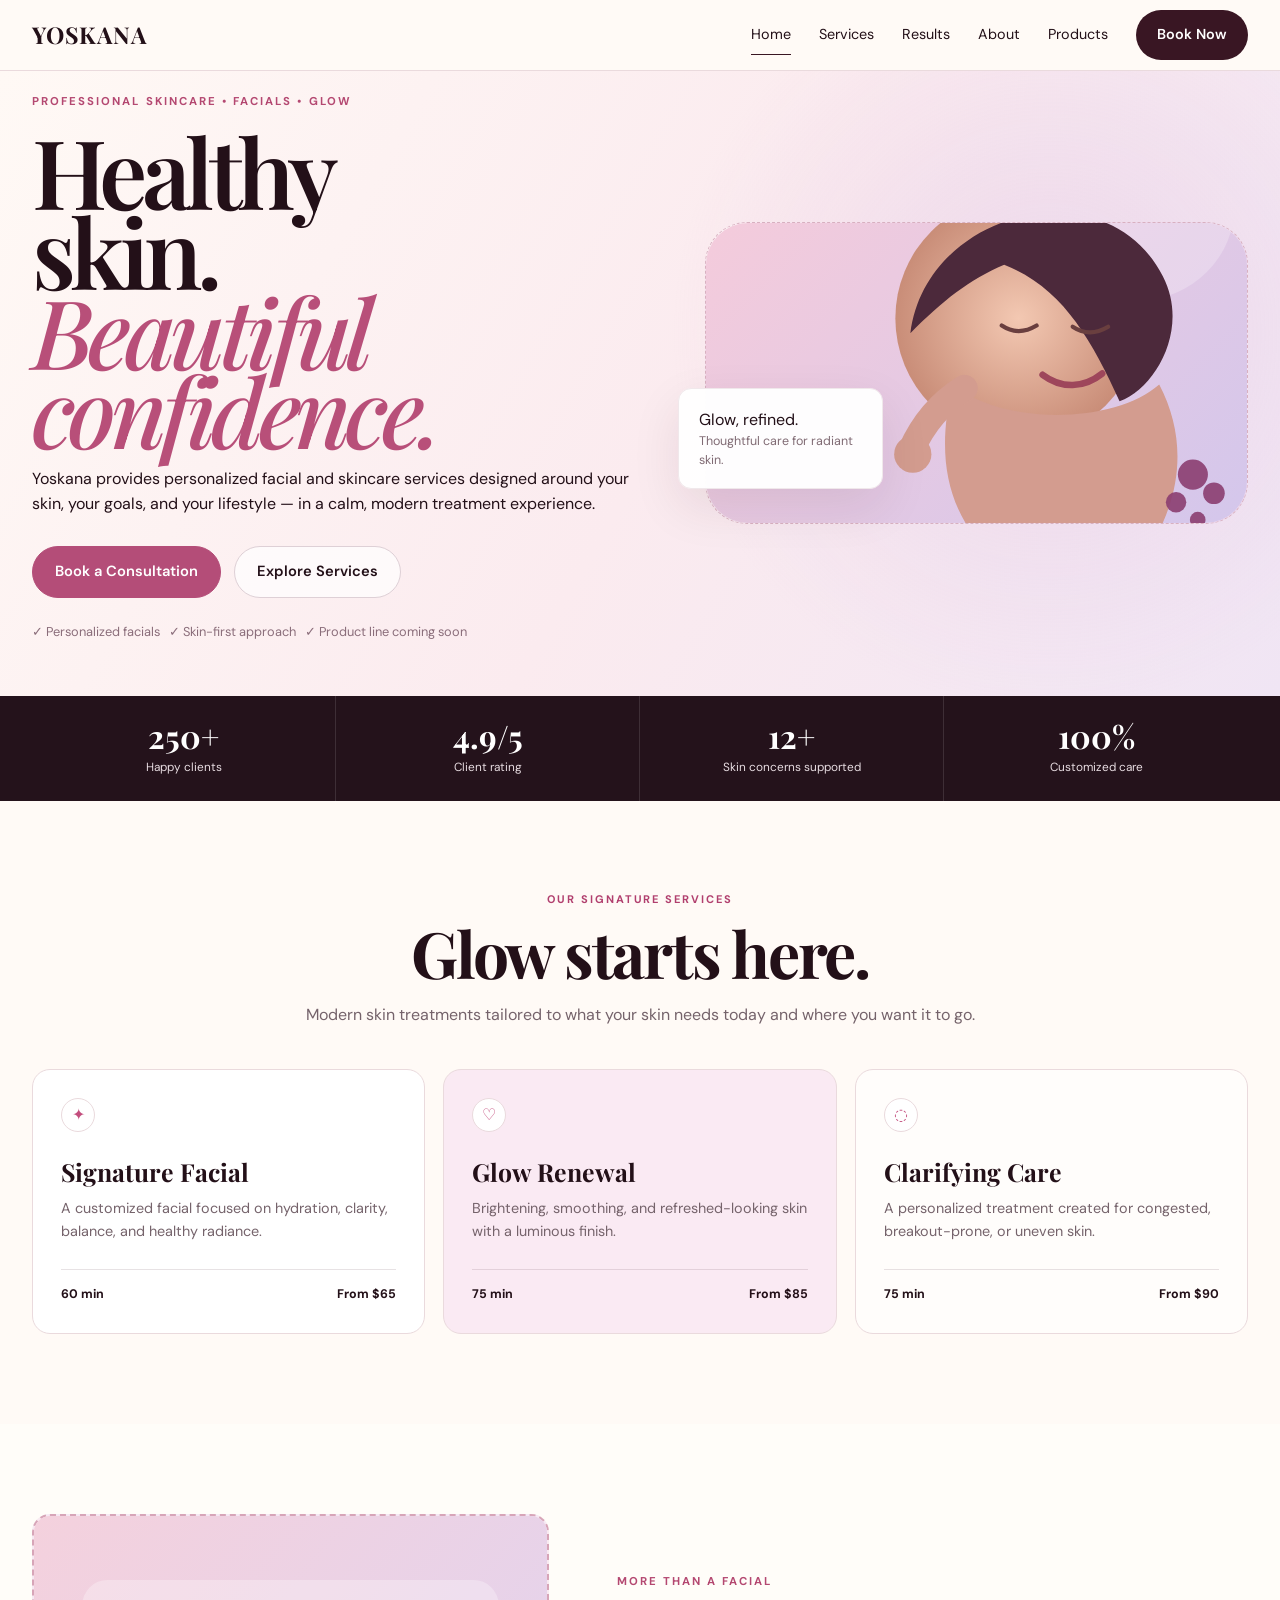
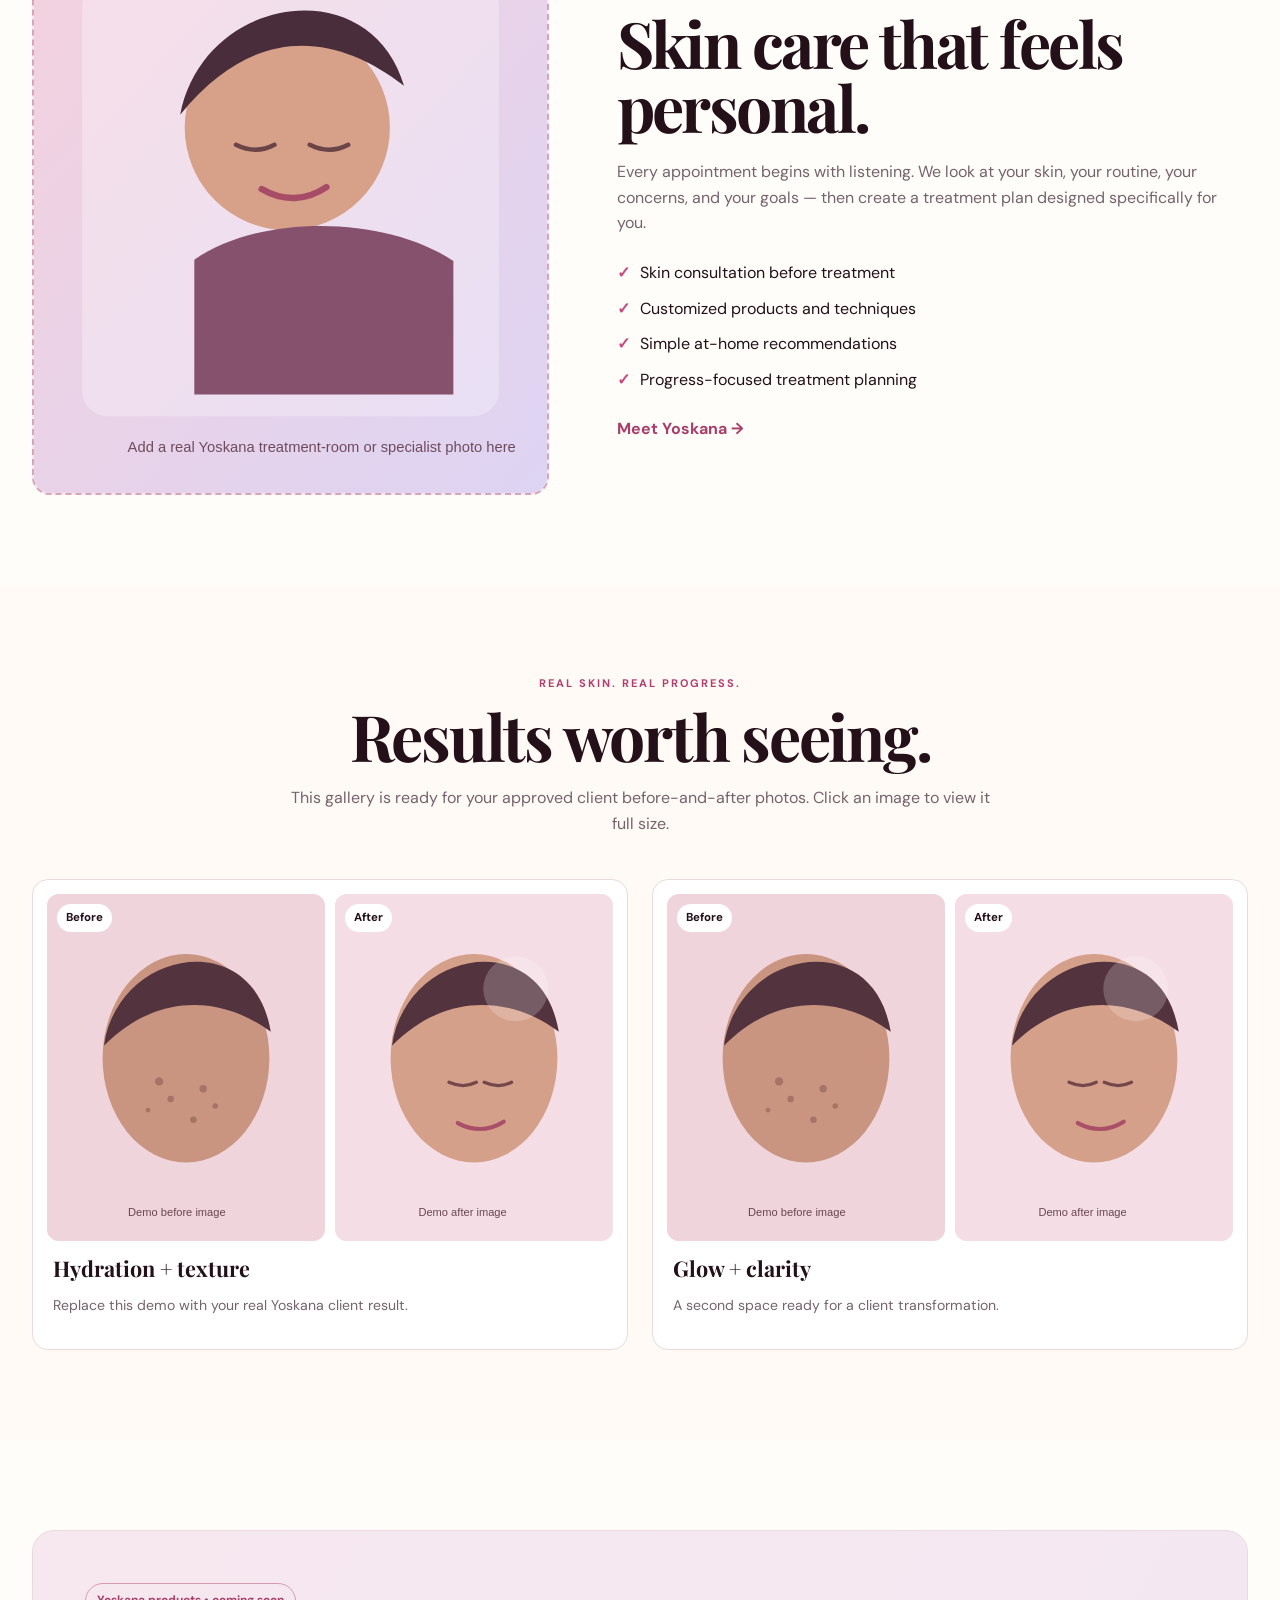
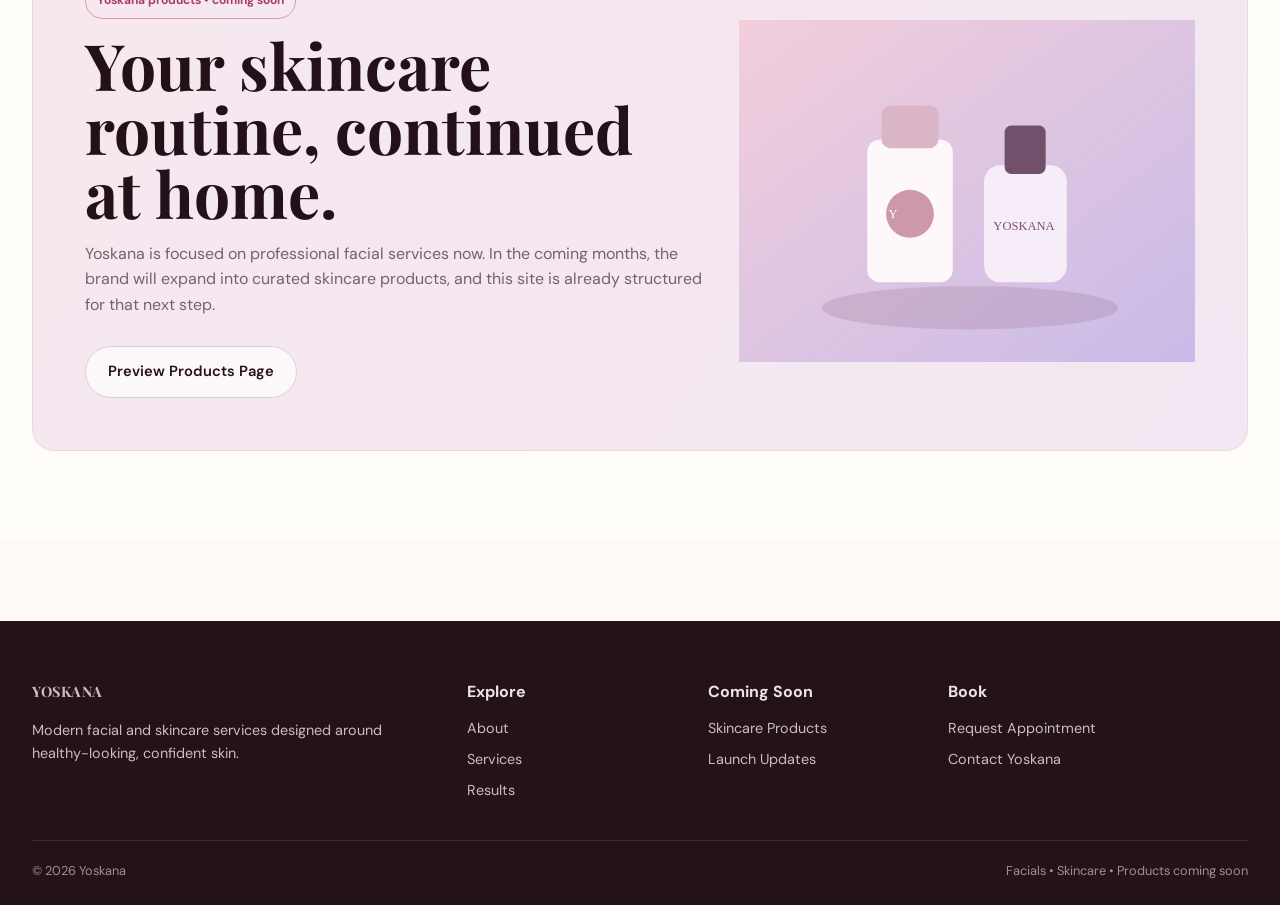
==== index.html @ 6df0ba0c "Initial Yoskana website" ====
<!doctype html><html lang="en"><head><meta charset="utf-8"><meta name="viewport" content="width=device-width,initial-scale=1"><title>Yoskana | Skincare & Facial Services</title><meta name="description" content="Yoskana provides modern facial and skincare services, with skincare products coming soon."><link rel="stylesheet" href="../css/style.css"></head><body>
<header class="site-header"><div class="container navbar"><a class="logo" href="index.html">YOSKANA</a><button class="menu-btn" aria-label="Open navigation">☰</button><nav class="nav-links"><a class="active" href="index.html">Home</a><a href="services.html">Services</a><a href="results.html">Results</a><a href="about.html">About</a><a href="products.html">Products</a><a class="nav-cta" href="contact.html">Book Now</a></nav></div></header>
<main>
<section class="hero"><div class="container hero-grid"><div class="hero-copy"><span class="eyebrow">Professional skincare • facials • glow</span><h1 class="display">Healthy<br>skin.<em>Beautiful<br>confidence.</em></h1><p>Yoskana provides personalized facial and skincare services designed around your skin, your goals, and your lifestyle — in a calm, modern treatment experience.</p><div class="actions"><a class="btn btn-primary" href="contact.html">Book a Consultation</a><a class="btn btn-outline" href="services.html">Explore Services</a></div><div class="micro-copy">✓ Personalized facials &nbsp; ✓ Skin-first approach &nbsp; ✓ Product line coming soon</div></div><div class="hero-visual"><img src="../images/hero-yoskana.svg" alt="Yoskana skincare visual"><div class="floating-note">Glow, refined.<br><small style="font-family:DM Sans;color:#806b74">Thoughtful care for radiant skin.</small></div></div></div></section>
<section class="stats-strip"><div class="container stats-row"><div class="stat"><strong>250+</strong><span>Happy clients</span></div><div class="stat"><strong>4.9/5</strong><span>Client rating</span></div><div class="stat"><strong>12+</strong><span>Skin concerns supported</span></div><div class="stat"><strong>100%</strong><span>Customized care</span></div></div></section>
<section class="section"><div class="container"><div class="section-kicker">Our signature services</div><h2 class="section-title">Glow starts here.</h2><p class="section-lead">Modern skin treatments tailored to what your skin needs today and where you want it to go.</p><div class="service-grid"><article class="service-card"><div class="service-icon">✦</div><h3>Signature Facial</h3><p>A customized facial focused on hydration, clarity, balance, and healthy radiance.</p><div class="service-meta"><span>60 min</span><a href="services.html">From $65</a></div></article><article class="service-card"><div class="service-icon">♡</div><h3>Glow Renewal</h3><p>Brightening, smoothing, and refreshed-looking skin with a luminous finish.</p><div class="service-meta"><span>75 min</span><a href="services.html">From $85</a></div></article><article class="service-card"><div class="service-icon">◌</div><h3>Clarifying Care</h3><p>A personalized treatment created for congested, breakout-prone, or uneven skin.</p><div class="service-meta"><span>75 min</span><a href="services.html">From $90</a></div></article></div></div></section>
<section class="section alt"><div class="container personal-grid"><div class="portrait-box"><img src="../images/about-yoskana.svg" alt="Yoskana treatment studio"></div><div class="personal-copy"><span class="eyebrow">More than a facial</span><h2>Skin care that feels personal.</h2><p>Every appointment begins with listening. We look at your skin, your routine, your concerns, and your goals — then create a treatment plan designed specifically for you.</p><div class="checks"><span>Skin consultation before treatment</span><span>Customized products and techniques</span><span>Simple at-home recommendations</span><span>Progress-focused treatment planning</span></div><a class="text-link" href="about.html">Meet Yoskana →</a></div></div></section>
<section class="section"><div class="container"><div class="section-kicker">Real skin. Real progress.</div><h2 class="section-title">Results worth seeing.</h2><p class="section-lead">This gallery is ready for your approved client before-and-after photos. Click an image to view it full size.</p><div class="results-grid"><article class="result-card"><div class="result-images"><div class="result-image"><img data-zoom src="../images/result-before.svg" alt="Before"><span class="image-tag">Before</span></div><div class="result-image"><img data-zoom src="../images/result-after.svg" alt="After"><span class="image-tag">After</span></div></div><div class="caption"><h3>Hydration + texture</h3><p>Replace this demo with your real Yoskana client result.</p></div></article><article class="result-card"><div class="result-images"><div class="result-image"><img data-zoom src="../images/result-before.svg" alt="Before"><span class="image-tag">Before</span></div><div class="result-image"><img data-zoom src="../images/result-after.svg" alt="After"><span class="image-tag">After</span></div></div><div class="caption"><h3>Glow + clarity</h3><p>A second space ready for a client transformation.</p></div></article></div></div></section>
<section class="section alt"><div class="container"><div class="future-banner"><div><span class="future-badge">Yoskana products • coming soon</span><h2>Your skincare routine, continued at home.</h2><p>Yoskana is focused on professional facial services now. In the coming months, the brand will expand into curated skincare products, and this site is already structured for that next step.</p><div class="actions"><a class="btn btn-outline" href="products.html">Preview Products Page</a></div></div><img src="../images/products-coming.svg" alt="Yoskana products coming soon"></div></div></section>
</main><div class="modal" aria-hidden="true"><button class="modal-close" aria-label="Close">×</button><img src="" alt=""></div>
<footer class="site-footer"><div class="container"><div class="footer-grid"><div><a class="logo" href="index.html">YOSKANA</a><p>Modern facial and skincare services designed around healthy-looking, confident skin.</p></div><div><h4>Explore</h4><div class="footer-links"><a href="about.html">About</a><a href="services.html">Services</a><a href="results.html">Results</a></div></div><div><h4>Coming Soon</h4><div class="footer-links"><a href="products.html">Skincare Products</a><a href="products.html">Launch Updates</a></div></div><div><h4>Book</h4><div class="footer-links"><a href="contact.html">Request Appointment</a><a href="contact.html">Contact Yoskana</a></div></div></div><div class="footer-bottom"><span>© <span data-year></span> Yoskana</span><span>Facials • Skincare • Products coming soon</span></div></div></footer><script src="../js/main.js"></script></body></html>
---- css/style.css ----
@import url('https://fonts.googleapis.com/css2?family=DM+Sans:wght@400;500;600;700&family=Playfair+Display:ital,wght@0,500;0,600;0,700;1,500;1,600&display=swap');


/* =========================================================
   ROOT
========================================================= */

:root {
    --cream: #fffaf6;
    --paper: #fffdf9;
    --ink: #231018;
    --wine: #391623;
    --pink: #b84f79;
    --pink-light: #ce628b;
    --blush: #f8e7ed;
    --lilac: #f2e8f3;
    --peach: #fbefe7;
    --muted: #75636b;
    --line: #eadadd;
    --shadow: 0 18px 50px rgba(52, 24, 37, 0.09);
}


/* =========================================================
   RESET
========================================================= */

* {
    box-sizing: border-box;
}


html {
    scroll-behavior: smooth;
}


body {
    margin: 0;
    background: var(--cream);
    color: var(--ink);
    font-family: 'DM Sans', Arial, sans-serif;
    line-height: 1.6;
}


img {
    max-width: 100%;
    display: block;
}


a {
    color: inherit;
    text-decoration: none;
}


button,
input,
select,
textarea {
    font: inherit;
}


/* =========================================================
   GLOBAL CONTAINER
========================================================= */

.container {
    width: min( 1220px, calc(100% - 64px) );
    margin-inline: auto;
}


/* =========================================================
   HEADER
========================================================= */

.site-header {
    position: sticky;
    top: 0;
    z-index: 50;
    background: rgba( 255, 250, 246, 0.96 );
    backdrop-filter: blur(14px);
    border-bottom: 1px solid var(--line);
}


.navbar {
    min-height: 70px;
    display: flex;
    align-items: center;
    justify-content: space-between;
}


.logo {
    font-family: 'Playfair Display', Georgia, serif;
    font-size: 1.45rem;
    font-weight: 700;
    letter-spacing: 0.035em;
}


.nav-links {
    display: flex;
    align-items: center;
    gap: 28px;
    font-size: 0.9rem;
}


    .nav-links a {
        position: relative;
        transition: opacity 0.2s ease;
    }


        .nav-links a:hover {
            opacity: 0.7;
        }


        .nav-links a.active::after,
        .nav-links a:not(.nav-cta):hover::after {
            content: '';
            position: absolute;
            left: 0;
            right: 0;
            bottom: -8px;
            height: 1px;
            background: var(--wine);
        }


.nav-cta {
    background: var(--wine);
    color: white;
    padding: 13px 21px;
    border-radius: 999px;
    font-weight: 600;
}


.menu-btn {
    display: none;
    border: 0;
    background: none;
    font-size: 1.5rem;
    cursor: pointer;
}


/* =========================================================
   EYEBROW
========================================================= */

.eyebrow {
    display: inline-block;
    text-transform: uppercase;
    letter-spacing: 0.18em;
    font-size: 0.71rem;
    font-weight: 700;
    color: #b44871;
    margin-bottom: 20px;
}


    .eyebrow.center {
        display: block;
        text-align: center;
    }


/* =========================================================
   HERO
========================================================= */

.hero {
    background: radial-gradient( circle at 82% 42%, rgba(219, 186, 223, 0.38), transparent 34% ), linear-gradient( 120deg, #fff9f5 0%, #fbebef 53%, #f0e5f4 100% );
    padding: 0 0 26px;
}


.hero-grid {
    min-height: 550px;
    display: grid;
    grid-template-columns: minmax(0, 1.05fr) minmax(420px, 0.95fr);
    gap: 72px;
    align-items: center;
    padding-top: 4px;
}


.hero-copy {
    position: relative;
    z-index: 3;
    padding: 12px 0 28px;
}


/* =========================================================
   HERO TITLE
========================================================= */

.display {
    font-family: 'Playfair Display', Georgia, serif;
    color: var(--ink);
    font-size: clamp( 4.8rem, 7.5vw, 7.8rem );
    line-height: 0.83;
    letter-spacing: -0.058em;
    margin: 0;
    max-width: 730px;
    font-weight: 600;
}


    .display span {
        display: block;
        white-space: nowrap;
    }


    .display em {
        display: block;
        color: var(--pink);
        font-weight: 500;
        font-style: italic;
    }


/* =========================================================
   HERO DESCRIPTION
========================================================= */

.hero-description {
    max-width: 590px;
    color: var(--muted);
    font-size: 1.01rem;
    line-height: 1.65;
    margin: 30px 0 0;
}


/* =========================================================
   BUTTONS
========================================================= */

.actions {
    display: flex;
    gap: 13px;
    flex-wrap: wrap;
    margin-top: 29px;
}


.btn {
    display: inline-flex;
    align-items: center;
    justify-content: center;
    min-height: 50px;
    border-radius: 999px;
    padding: 13px 22px;
    font-weight: 600;
    font-size: 0.92rem;
    transition: transform 0.2s ease, background 0.2s ease, color 0.2s ease;
    cursor: pointer;
}


    .btn:hover {
        transform: translateY(-2px);
    }


.btn-primary {
    background: #b44d78;
    color: white;
    border: 1px solid #b44d78;
}


    .btn-primary:hover {
        background: #9f3d67;
        border-color: #9f3d67;
    }


.btn-outline {
    background: rgba(255,255,255,0.7);
    border: 1px solid #ded0d6;
    color: var(--ink);
}


    .btn-outline:hover {
        background: white;
    }


/* =========================================================
   MICRO COPY
========================================================= */

.micro-copy {
    display: flex;
    flex-wrap: wrap;
    gap: 22px;
    margin-top: 24px;
    color: #8a6d7a;
    font-size: 0.8rem;
}


/* =========================================================
   HERO IMAGE
========================================================= */

.hero-visual {
    position: relative;
    height: 302px;
    border: 1px dashed #d8b0c0;
    border-radius: 42px;
    background: linear-gradient( 135deg, rgba(255,255,255,0.28), rgba(233, 204, 231, 0.44) );
    overflow: visible;
    display: grid;
    place-items: center;
}


    .hero-visual img {
        position: absolute;
        inset: 0;
        width: 100%;
        height: 100%;
        object-fit: cover;
        border-radius: inherit;
    }


/* =========================================================
   FLOATING CARD
========================================================= */

.floating-note {
    position: absolute;
    left: -28px;
    bottom: 34px;
    z-index: 5;
    width: 205px;
    background: rgba( 255, 255, 255, 0.97 );
    border: 1px solid #f0e8eb;
    border-radius: 13px;
    box-shadow: var(--shadow);
    padding: 18px 20px;
}


    .floating-note strong {
        display: block;
        font-family: 'DM Sans', Arial, sans-serif;
        font-size: 0.96rem;
        margin-bottom: 6px;
    }


    .floating-note small {
        display: block;
        color: #806b74;
        font-family: 'DM Sans', Arial, sans-serif;
        font-size: 0.78rem;
        line-height: 1.5;
    }


/* =========================================================
   STATS
========================================================= */

.stats-strip {
    background: #24121b;
    color: white;
}


.stats-row {
    display: grid;
    grid-template-columns: repeat(4, 1fr);
}


.stat {
    padding: 24px 16px;
    text-align: center;
    border-right: 1px solid rgba( 255, 255, 255, 0.12 );
}


    .stat:last-child {
        border-right: 0;
    }


    .stat strong {
        display: block;
        font-family: 'Playfair Display', Georgia, serif;
        font-size: 2rem;
        line-height: 1;
    }


    .stat span {
        display: block;
        margin-top: 6px;
        font-size: 0.74rem;
        color: #e7dce1;
    }


/* =========================================================
   GENERAL SECTION
========================================================= */

.section {
    padding: 90px 0;
}


    .section.alt {
        background: var(--paper);
    }


.section-kicker {
    text-align: center;
    color: #b13f6e;
    text-transform: uppercase;
    letter-spacing: 0.18em;
    font-weight: 700;
    font-size: 0.69rem;
}


.section-title {
    font-family: 'Playfair Display', Georgia, serif;
    font-size: clamp( 2.8rem, 5vw, 4.7rem );
    letter-spacing: -0.035em;
    text-align: center;
    line-height: 1;
    margin: 12px 0 0;
    color: var(--ink);
}


.section-lead {
    max-width: 720px;
    margin: 17px auto 0;
    text-align: center;
    color: var(--muted);
}


/* =========================================================
   SERVICES
========================================================= */

.service-grid {
    display: grid;
    grid-template-columns: repeat(3, 1fr);
    gap: 18px;
    margin-top: 42px;
}


.service-card {
    border: 1px solid var(--line);
    border-radius: 18px;
    padding: 28px;
    min-height: 260px;
    display: flex;
    flex-direction: column;
}


    .service-card:nth-child(1) {
        background: white;
    }


    .service-card:nth-child(2) {
        background: #faeaf3;
    }


    .service-card:nth-child(3) {
        background: #fffdfb;
    }


.service-icon {
    width: 34px;
    height: 34px;
    border-radius: 50%;
    background: white;
    border: 1px solid var(--line);
    display: grid;
    place-items: center;
    margin-bottom: 28px;
    color: #c34d7d;
}


.service-card h3 {
    font-family: 'Playfair Display', Georgia, serif;
    font-size: 1.55rem;
    line-height: 1;
    margin: 0;
}


.service-card p {
    color: var(--muted);
    font-size: 0.9rem;
    margin: 12px 0 26px;
}


.service-meta {
    display: flex;
    justify-content: space-between;
    margin-top: auto;
    padding-top: 15px;
    border-top: 1px solid rgba( 58, 22, 37, 0.12 );
    font-size: 0.78rem;
    font-weight: 700;
}

/* =========================================================
   HOME INTERACTIVE SERVICES
========================================================= */

.home-service-row {
    display: flex;
    gap: 16px;
    margin-top: 46px;
    width: 100%;
}


/* =========================================================
   SERVICE CARD
========================================================= */

.home-service-card {
    position: relative;
    flex: 1 1 0;
    min-width: 0;
    height: 290px;
    background: rgba(255, 255, 255, 0.78);
    border: 1px solid var(--line);
    border-radius: 20px;
    overflow: hidden;
    cursor: pointer;
    transition: flex 0.55s cubic-bezier(.22,.61,.36,1), box-shadow 0.3s ease, border-color 0.3s ease, background 0.3s ease;
}


    /* subtle different center card */

    .home-service-card:nth-child(2) {
        background: linear-gradient( 145deg, #fcecf3, #f8eef7 );
    }


/* =========================================================
   EXPAND HOVERED CARD
========================================================= */

.home-service-row:hover .home-service-card {
    flex: 0.65 1 0;
}

.home-service-row .home-service-card:hover {
    flex: 2.1 1 0;

    border-color: #ddb7c7;
    box-shadow: 0 22px 50px rgba(52, 24, 37, 0.10);
}


/* =========================================================
   CONTENT
========================================================= */

.home-service-content {
    position: relative;
    z-index: 4;
    width: 100%;
    height: 100%;
    padding: 28px;
    display: flex;
    flex-direction: column;
    transition: width 0.55s cubic-bezier(.22,.61,.36,1), padding 0.4s ease;
}


/* when expanded, text uses left side */

.home-service-card:hover
.home-service-content {
    width: 55%;
}


/* =========================================================
   ICON
========================================================= */

.home-service-icon {
    width: 38px;
    height: 38px;
    border-radius: 50%;
    border: 1px solid #ead2db;
    background: rgba(255,255,255,0.86);
    color: #c6537e;
    display: grid;
    place-items: center;
    font-size: 1rem;
    margin-bottom: 26px;
    flex: 0 0 auto;
}


/* =========================================================
   TITLE
========================================================= */

.home-service-card h3 {
    font-family: 'Playfair Display', Georgia, serif;
    color: var(--ink);
    font-size: 1.55rem;
    line-height: 1.08;
    margin: 0;
}


/* =========================================================
   DESCRIPTION
========================================================= */

.home-service-card p {
    color: var(--muted);
    font-size: 0.88rem;
    line-height: 1.6;
    margin: 12px 0 0;
    max-width: 330px;
}


/* =========================================================
   LEARN MORE
========================================================= */

.home-service-link {
    display: inline-block;
    width: max-content;
    color: #b34872;
    font-size: 0.82rem;
    font-weight: 700;
    margin-top: auto;
    padding-bottom: 2px;
    border-bottom: 1px solid #cf7498;
    opacity: 0;
    transform: translateY(8px);
    transition: opacity 0.3s ease 0.12s, transform 0.3s ease 0.12s;
}


/* only show link on active card */

.home-service-card:hover
.home-service-link {
    opacity: 1;
    transform: translateY(0);
}


/* =========================================================
   DIAGONAL IMAGE AREA
========================================================= */

.home-service-image {
    position: absolute;
    top: 0;
    right: 0;
    width: 52%;
    height: 100%;
    z-index: 3;
    opacity: 0;
    transform: translateX(28px);
    clip-path: polygon( 24% 0, 100% 0, 100% 100%, 0 100% );
    transition: opacity 0.38s ease 0.12s, transform 0.5s cubic-bezier(.22,.61,.36,1);
}


    .home-service-image img {
        width: 100%;
        height: 100%;
        object-fit: cover;
    }


/* show image when card expands */

.home-service-card:hover
.home-service-image {
    opacity: 1;
    transform: translateX(0);
}


/* slight image zoom */

.home-service-card
.home-service-image img {
    transform: scale(1.04);
    transition: transform 0.7s ease;
}


.home-service-card:hover
.home-service-image img {
    transform: scale(1);
}


/* =========================================================
   HIDE SOME CONTENT ON SHRUNK CARDS
========================================================= */

.home-service-row:hover
.home-service-card:not(:hover) p {
    max-width: 180px;
}


.home-service-row:hover
.home-service-card:not(:hover)
.home-service-content {
    padding: 28px 22px;
}


/* =========================================================
   VIEW ALL SERVICES
========================================================= */

.home-services-more {
    text-align: center;
    margin-top: 32px;
}

/* =========================================================
   PERSONAL SECTION
========================================================= */

.personal-grid {
    display: grid;
    grid-template-columns: 0.9fr 1.1fr;
    gap: 68px;
    align-items: center;
}


.portrait-box {
    min-height: 500px;
    border: 2px dashed #d7a5b8;
    border-radius: 18px;
    background: linear-gradient( 145deg, #f9eaf1, #f3e7f4 );
    display: grid;
    place-items: center;
    overflow: hidden;
}


    .portrait-box img {
        width: 100%;
        height: 100%;
        object-fit: cover;
    }


.personal-copy h2 {
    font-family: 'Playfair Display', Georgia, serif;
    font-size: clamp( 3rem, 5vw, 5rem );
    letter-spacing: -0.04em;
    line-height: 1;
    margin: 0;
}


.personal-copy p {
    color: var(--muted);
    margin-top: 20px;
    max-width: 650px;
}


.checks {
    display: grid;
    gap: 10px;
    margin: 24px 0;
}


    .checks span::before {
        content: '✓';
        color: #c64c7b;
        font-weight: 700;
        margin-right: 10px;
    }


.text-link {
    font-weight: 700;
    color: #a83e69;
}


/* =========================================================
   RESULTS
========================================================= */

.results-grid {
    display: grid;
    grid-template-columns: repeat(2, 1fr);
    gap: 24px;
    margin-top: 42px;
}


.result-card {
    background: white;
    border: 1px solid var(--line);
    border-radius: 16px;
    padding: 14px;
}


.result-images {
    display: grid;
    grid-template-columns: 1fr 1fr;
    gap: 10px;
}


.result-image {
    position: relative;
    aspect-ratio: 4 / 5;
    overflow: hidden;
    border-radius: 12px;
    background: var(--blush);
    cursor: pointer;
}


    .result-image img {
        width: 100%;
        height: 100%;
        object-fit: cover;
        transition: transform 0.3s ease;
    }


    .result-image:hover img {
        transform: scale(1.025);
    }


.image-tag {
    position: absolute;
    top: 10px;
    left: 10px;
    background: white;
    padding: 5px 9px;
    border-radius: 999px;
    font-size: 0.72rem;
    font-weight: 700;
}


.caption {
    padding: 17px 6px 5px;
}


    .caption h3 {
        font-family: 'Playfair Display', Georgia, serif;
        font-size: 1.35rem;
        line-height: 1;
        margin: 0;
    }


    .caption p {
        color: var(--muted);
        font-size: 0.88rem;
    }

/* =========================================================
   CLIENT REVIEWS
========================================================= */

.reviews-section {
    background: linear-gradient( 180deg, #fffdf9 0%, #fff8f6 100% );
    position: relative;
    overflow: hidden;
}


    /* soft decorative glow */

    .reviews-section::before {
        content: '';
        position: absolute;
        width: 430px;
        height: 430px;
        border-radius: 50%;
        background: rgba(229, 185, 206, 0.18);
        filter: blur(70px);
        right: -150px;
        top: 60px;
        pointer-events: none;
    }


/* review grid */

.reviews-grid {
    position: relative;
    z-index: 2;
    display: grid;
    grid-template-columns: repeat(3, 1fr);
    gap: 22px;
    margin-top: 46px;
}


/* card */

.review-card {
    position: relative;
    min-height: 360px;
    padding: 32px;
    background: #fff;
    border: 1px solid var(--line);
    border-radius: 22px;
    display: flex;
    flex-direction: column;
    box-shadow: 0 16px 45px rgba(52, 24, 37, 0.05);
    transition: transform 0.25s ease, box-shadow 0.25s ease;
}


    .review-card:hover {
        transform: translateY(-6px);
        box-shadow: 0 24px 55px rgba(52, 24, 37, 0.10);
    }


/* center highlighted card */

.featured-review {
    background: linear-gradient( 145deg, #fcecf2, #f6edf7 );
    border-color: #e7cbd7;
}


/* decorative quote */

.review-quote {
    font-family: 'Playfair Display', Georgia, serif;
    font-size: 3.6rem;
    line-height: 0.7;
    color: #e4bdcd;
    margin-bottom: 6px;
}


/* stars */

.review-stars {
    color: #c6537e;
    letter-spacing: 0.12em;
    font-size: 0.78rem;
    margin-bottom: 12px;
}


/* review text */

.review-text {
    color: var(--ink);
    font-family: 'Playfair Display', Georgia, serif;
    font-size: 1.05rem;
    line-height: 1.45;
    margin: 0 0 20px;
}


/* person area */

.review-person {
    display: flex;
    align-items: center;
    gap: 10px;
    margin-top: auto;
    padding-top: 14px;
    border-top: 1px solid rgba(58, 22, 37, 0.10);
}


    .review-person strong {
        display: block;
        font-size: 0.9rem;
        color: var(--ink);
    }


    .review-person span {
        display: block;
        margin-top: 2px;
        color: var(--muted);
        font-size: 0.75rem;
    }


/* avatars */

.review-avatar {
    width: 40px;
    height: 40px;
    flex: 0 0 40px;
    border-radius: 50%;
    display: grid;
    place-items: center;
    font-family: 'Playfair Display', Georgia, serif;
    font-weight: 700;
    font-size: 0.9rem;
    color: var(--wine);
    border: 2px solid white;
    box-shadow: 0 5px 18px rgba(52, 24, 37, 0.10);
}


.review-avatar-one {
    background: #f3d9e3;
}


.review-avatar-two {
    background: #eadcf0;
}


.review-avatar-three {
    background: #f7dfd6;
}


/* bottom */

.reviews-bottom {
    display: flex;
    justify-content: space-between;
    align-items: center;
    gap: 20px;
    margin-top: 28px;
}


/* little dots inspired by your reference */

.review-dots {
    display: flex;
    align-items: center;
    gap: 7px;
}


    .review-dots span {
        width: 7px;
        height: 7px;
        background: #dbcbd1;
        border-radius: 50%;
    }


        .review-dots span.active {
            width: 22px;
            border-radius: 999px;
            background: var(--wine);
        }


/* =========================================================
   HOME TESTIMONIALS
========================================================= */

.home-testimonials {
    background: linear-gradient( 180deg, #fffdf9 0%, #fff9f7 100% );
    position: relative;
    overflow: hidden;
}


    /* soft background decoration */

    .home-testimonials::before {
        content: '';
        position: absolute;
        width: 420px;
        height: 420px;
        border-radius: 50%;
        background: rgba(228, 187, 207, 0.15);
        filter: blur(80px);
        left: -180px;
        bottom: -150px;
        pointer-events: none;
    }


/* =========================================================
   HOME TESTIMONIAL GRID
========================================================= */

.home-testimonial-grid {
    position: relative;
    z-index: 2;
    display: grid;
    grid-template-columns: repeat(3, 1fr);
    gap: 28px;
    margin-top: 70px;
}


/* =========================================================
   TESTIMONIAL CARD
========================================================= */

.home-testimonial-card {
    position: relative;
    background: #fff;
    border: 1px solid #efe1e5;
    border-radius: 18px;
    min-height: 310px;
    padding: 60px 30px 30px;
    text-align: center;
    box-shadow: 0 18px 45px rgba(52, 24, 37, 0.06);
    transition: transform 0.25s ease, box-shadow 0.25s ease;
}


    .home-testimonial-card:hover {
        transform: translateY(-6px);
        box-shadow: 0 25px 55px rgba(52, 24, 37, 0.10);
    }


/* featured center card */

.featured-home-review {
    background: linear-gradient( 145deg, #fff, #fdf1f5 );
    border-color: #e9ccd7;
}


/* =========================================================
   FLOATING AVATAR
========================================================= */

.home-review-avatar {
    position: absolute;
    top: -34px;
    left: 50%;
    transform: translateX(-50%);
    width: 70px;
    height: 70px;
    border-radius: 50%;
    display: grid;
    place-items: center;
    border: 5px solid #fff;
    box-shadow: 0 8px 22px rgba(52, 24, 37, 0.13);
    font-family: 'Playfair Display', Georgia, serif;
    font-size: 1.3rem;
    font-weight: 700;
    color: var(--wine);
}


.avatar-one {
    background: #f2d9e3;
}


.avatar-two {
    background: #eadcf0;
}


.avatar-three {
    background: #f7ddd5;
}


/* =========================================================
   REVIEWER NAME
========================================================= */

.home-review-content h3 {
    font-family: 'Playfair Display', Georgia, serif;
    font-size: 1.3rem;
    margin: 0;
    color: var(--ink);
}


/* treatment name */

.home-review-service {
    display: block;
    margin-top: 4px;
    color: var(--muted);
    font-size: 0.76rem;
}


/* =========================================================
   STARS
========================================================= */

.home-review-stars {
    color: #c6537e;
    letter-spacing: 0.13em;
    font-size: 0.86rem;
    margin: 16px 0;
}


/* =========================================================
   TESTIMONIAL TEXT
========================================================= */

.home-review-content p {
    max-width: 310px;
    margin: 0 auto;
    font-family: 'Playfair Display', Georgia, serif;
    font-style: italic;
    color: #68555e;
    line-height: 1.65;
    font-size: 0.95rem;
}


/* =========================================================
   MORE REVIEWS LINK
========================================================= */

.home-testimonial-link {
    text-align: center;
    margin-top: 35px;
}
/* =========================================================
   PRODUCTS BANNER
========================================================= */

.future-banner {
    border: 1px solid var(--line);
    background: linear-gradient( 120deg, #f7e8ef, #f2e7f2 );
    border-radius: 22px;
    padding: 52px;
    display: grid;
    grid-template-columns: 1.15fr 0.85fr;
    gap: 36px;
    align-items: center;
}


    .future-banner h2 {
        font-family: 'Playfair Display', Georgia, serif;
        font-size: clamp( 2.8rem, 5vw, 4.7rem );
        line-height: 1;
        margin: 0;
    }


    .future-banner p {
        color: var(--muted);
        margin-top: 16px;
    }


.future-badge {
    display: inline-flex;
    border: 1px solid #d79aae;
    color: #a83e69;
    border-radius: 999px;
    padding: 7px 11px;
    font-size: 0.75rem;
    font-weight: 700;
    margin-bottom: 14px;
}


/* =========================================================
   OTHER PAGES
========================================================= */

.page-hero {
    padding: 84px 0 58px;
}


.page-hero-inner {
    display: grid;
    grid-template-columns: 1fr 0.75fr;
    gap: 44px;
    align-items: end;
}


.page-title {
    font-family: 'Playfair Display', Georgia, serif;
    font-size: clamp( 4rem, 8vw, 7rem );
    letter-spacing: -0.055em;
    line-height: 1;
    margin: 0;
}


.page-hero p {
    color: var(--muted);
    max-width: 680px;
}


.content-grid {
    display: grid;
    grid-template-columns: repeat(2, 1fr);
    gap: 20px;
    margin-top: 36px;
}


.content-card {
    background: white;
    border: 1px solid var(--line);
    border-radius: 16px;
    padding: 28px;
}


    .content-card h3 {
        font-family: 'Playfair Display', Georgia, serif;
        font-size: 1.65rem;
        margin: 0;
    }


    .content-card p,
    .content-card li {
        color: var(--muted);
    }


    .content-card ul {
        padding-left: 18px;
    }


/* =========================================================
   CONTACT
========================================================= */

.contact-grid {
    display: grid;
    grid-template-columns: 0.78fr 1.22fr;
    gap: 28px;
}


.contact-card,
.form-card {
    background: white;
    border: 1px solid var(--line);
    border-radius: 16px;
    padding: 30px;
}


.contact-list {
    display: grid;
    gap: 18px;
    margin-top: 26px;
}


    .contact-list strong {
        display: block;
    }


    .contact-list span {
        color: var(--muted);
    }


.form-grid {
    display: grid;
    grid-template-columns: 1fr 1fr;
    gap: 15px;
}


.field {
    display: grid;
    gap: 7px;
}


    .field.full {
        grid-column: 1 / -1;
    }


    .field input,
    .field select,
    .field textarea {
        border: 1px solid var(--line);
        border-radius: 10px;
        padding: 13px;
        background: #fffdfb;
    }


    .field textarea {
        min-height: 130px;
    }


/* =========================================================
   FOOTER
========================================================= */

.site-footer {
    background: #24121b;
    color: #eee2e7;
    margin-top: 80px;
    padding: 58px 0 24px;
}


.footer-grid {
    display: grid;
    grid-template-columns: 1.35fr 0.7fr 0.7fr 1fr;
    gap: 30px;
}


.site-footer h4 {
    margin: 0 0 12px;
}


.site-footer p,
.site-footer a {
    color: #cbbbc2;
    font-size: 0.9rem;
}


.footer-links {
    display: grid;
    gap: 8px;
}


.footer-bottom {
    display: flex;
    justify-content: space-between;
    gap: 20px;
    border-top: 1px solid rgba( 255, 255, 255, 0.1 );
    padding-top: 20px;
    margin-top: 38px;
    color: #9f8e95;
    font-size: 0.8rem;
}


/* =========================================================
   MODAL
========================================================= */

.modal {
    position: fixed;
    inset: 0;
    background: rgba( 20, 8, 14, 0.88 );
    display: none;
    place-items: center;
    z-index: 200;
    padding: 24px;
}


    .modal.open {
        display: grid;
    }


    .modal img {
        max-height: 88vh;
        max-width: 92vw;
        width: auto;
        border-radius: 14px;
    }


.modal-close {
    position: absolute;
    top: 20px;
    right: 20px;
    width: 42px;
    height: 42px;
    border-radius: 50%;
    border: 0;
    background: white;
    font-size: 1.4rem;
    cursor: pointer;
}


/* =========================================================
   TABLET
========================================================= */

@media (max-width: 1000px) {

    .container {
        width: min( 100% - 36px, 1180px );
    }


    .hero-grid {
        grid-template-columns: 1fr 0.9fr;
        gap: 40px;
    }


    .display {
        font-size: clamp( 4.3rem, 8vw, 6.2rem );
    }


        .display span {
            white-space: normal;
        }
}


/* =========================================================
   MOBILE NAV / TABLET
========================================================= */

@media (max-width: 900px) {

    .menu-btn {
        display: block;
    }


    .nav-links {
        position: absolute;
        top: 74px;
        left: 17px;
        right: 17px;
        background: white;
        border: 1px solid var(--line);
        border-radius: 16px;
        padding: 16px;
        box-shadow: var(--shadow);
        display: none;
        flex-direction: column;
        align-items: stretch;
    }


        .nav-links.open {
            display: flex;
        }


        .nav-links a.active::after,
        .nav-links a:not(.nav-cta):hover::after {
            display: none;
        }


    .hero {
        padding: 30px 0 55px;
    }


    .hero-grid {
        grid-template-columns: 1fr;
        gap: 50px;
        min-height: auto;
    }


    .hero-copy {
        padding-bottom: 0;
    }


    .display {
        max-width: 700px;
    }


    .hero-visual {
        height: 430px;
    }


    .floating-note {
        left: 20px;
        bottom: 20px;
    }


    .personal-grid,
    .future-banner,
    .page-hero-inner,
    .contact-grid {
        grid-template-columns: 1fr;
    }


    .service-grid {
        grid-template-columns: 1fr 1fr;
    }


    .stats-row {
        grid-template-columns: repeat(2, 1fr);
    }


    .footer-grid {
        grid-template-columns: 1fr 1fr;
    }
    .reviews-grid {
        grid-template-columns: 1fr 1fr;
    }

    .review-card:last-child {
        grid-column: 1 / -1;
    }

    .home-testimonial-grid {
        grid-template-columns: 1fr 1fr;
        row-gap: 70px;
    }

    .home-testimonial-card:last-child {
        grid-column: 1 / -1;
        max-width: 550px;
        width: 100%;
        margin: auto;
    }

    .home-service-row {
        flex-direction: column;
        gap: 16px;
    }


    .home-service-card {
        flex: none;
        width: 100%;
        height: 240px;
    }


    /* disable desktop flex expansion */

    .home-service-row:hover
    .home-service-card,
    .home-service-row
    .home-service-card:hover {
        flex: none;
    }


    /* make images visible on tablets */

    .home-service-image {
        width: 45%;
        opacity: 1;
        transform: none;
    }


    .home-service-content {
        width: 58%;
    }


    .home-service-card:hover
    .home-service-content {
        width: 58%;
    }


    .home-service-link {
        opacity: 1;
        transform: none;
    }
}


/* =========================================================
   PHONE
========================================================= */

@media (max-width: 650px) {

    .container {
        width: calc(100% - 28px);
    }


    .navbar {
        min-height: 66px;
    }


    .logo {
        font-size: 1.3rem;
    }


    .hero {
        padding: 24px 0 44px;
    }


    .eyebrow {
        font-size: 0.63rem;
        margin-bottom: 16px;
    }


    .display {
        font-size: clamp( 3.5rem, 16vw, 4.7rem );
        line-height: 0.88;
    }


        .display span {
            white-space: normal;
        }


    .hero-description {
        margin-top: 24px;
        font-size: 0.95rem;
    }


    .actions {
        flex-direction: column;
        align-items: stretch;
    }


    .btn {
        width: 100%;
    }


    .micro-copy {
        gap: 10px 18px;
        font-size: 0.76rem;
    }


    .hero-visual {
        height: 340px;
        border-radius: 28px;
    }


    .floating-note {
        width: 185px;
        left: 14px;
        bottom: 14px;
        padding: 15px 17px;
    }


    .service-grid,
    .results-grid,
    .content-grid,
    .form-grid {
        grid-template-columns: 1fr;
    }


    .field.full {
        grid-column: auto;
    }


    .stats-row {
        grid-template-columns: 1fr 1fr;
    }


    .section {
        padding: 68px 0;
    }


    .portrait-box {
        min-height: 360px;
    }


    .footer-grid {
        grid-template-columns: 1fr;
    }


    .footer-bottom {
        flex-direction: column;
    }


    .future-banner {
        padding: 30px;
    }


    .page-title {
        font-size: 3.9rem;
    }
    .reviews-grid {
        grid-template-columns: 1fr;
    }

    .review-card:last-child {
        grid-column: auto;
    }

    .review-card {
        min-height: auto;
        padding: 26px;
    }

    .review-text {
        font-size: 1.2rem;
    }

    .reviews-bottom {
        flex-direction: column;
        align-items: flex-start;
    }

    .home-testimonial-grid {
        grid-template-columns: 1fr;
        gap: 70px;
    }


    .home-testimonial-card:last-child {
        grid-column: auto;
        max-width: none;
    }


    .home-testimonial-card {
        min-height: auto;
        padding: 58px 24px 28px;
    }


    .home-review-avatar {
        width: 66px;
        height: 66px;
    }

    .home-service-card {
        height: auto;
        min-height: 390px;
    }


        .home-service-content,
        .home-service-card:hover
        .home-service-content {
            width: 100%;
            height: auto;
            min-height: 210px;
            padding: 24px;
        }


    .home-service-image {
        position: relative;
        width: 100%;
        height: 190px;
        clip-path: none;
        opacity: 1;
        transform: none;
        border-radius: 0 0 18px 18px;
    }


    .home-service-link {
        margin-top: 22px;
    }
}


/* =========================================================
   RESULTS PAGE - EXTENDED REVIEWS
========================================================= */

 


/* alternating soft cards */

.soft-review {
    background: linear-gradient( 145deg, #fff9f7, #f9eef3 );
}


/* additional avatar colors */

.review-avatar-four {
    background: #f5ded7;
}

.review-avatar-five {
    background: #eaddea;
}

.review-avatar-six {
    background: #f3dce5;
}


/* =========================================================
   REVIEW SUMMARY
========================================================= */

.review-summary {
    margin-top: 38px;
    padding: 25px 30px;
    border: 1px solid var(--line);
    border-radius: 18px;
    background: rgba(255, 255, 255, 0.75);
    display: flex;
    align-items: center;
    justify-content: space-between;
    gap: 40px;
}


.review-summary-rating {
    display: flex;
    align-items: center;
    gap: 16px;
    flex-shrink: 0;
}


    .review-summary-rating > strong {
        font-family: 'Playfair Display', Georgia, serif;
        font-size: 3.4rem;
        line-height: 1;
        color: var(--ink);
    }


.review-summary-stars {
    color: #c6537e;
    letter-spacing: 0.08em;
    font-size: 0.9rem;
}


.review-summary-rating span {
    display: block;
    margin-top: 3px;
    color: var(--muted);
    font-size: 0.75rem;
}


.review-summary p {
    max-width: 540px;
    color: var(--muted);
    margin: 0;
    font-size: 0.9rem;
    text-align: right;
}


/* =========================================================
   REVIEW CTA
========================================================= */

.review-cta {
    padding: 75px 0;
    background: linear-gradient( 120deg, #f9e9ef 0%, #f4e9f4 100% );
}


.review-cta-inner {
    display: grid;
    grid-template-columns: 1fr auto;
    align-items: center;
    gap: 60px;
}


.review-cta h2 {
    font-family: 'Playfair Display', Georgia, serif;
    font-size: clamp( 2.8rem, 5vw, 4.5rem );
    line-height: 0.98;
    letter-spacing: -0.04em;
    margin: 0;
    max-width: 700px;
}


.review-cta p {
    color: var(--muted);
    max-width: 650px;
    margin: 18px 0 0;
}


.review-cta-action {
    display: flex;
    align-items: center;
    justify-content: flex-end;
}


/* =========================================================
   EXTENDED REVIEWS RESPONSIVE
========================================================= */
/* =========================================================
   RESULTS REVIEW CAROUSEL
========================================================= */

.reviews-carousel {
    position: relative;
    margin-top: 36px;
    padding: 0 52px;
}


/* visible carousel area */

.reviews-slider {
    display: flex;
    gap: 22px;
    overflow-x: auto;
    scroll-behavior: smooth;
    scroll-snap-type: x mandatory;
    scrollbar-width: none;
    padding: 8px 4px 20px;
}


    /* hide scrollbar */

    .reviews-slider::-webkit-scrollbar {
        display: none;
    }


    /* review cards inside slider */

    .reviews-slider .review-card {
        flex: 0 0 calc( (100% - 44px) / 3 );
        scroll-snap-align: start;
        min-height: 270px;
        padding: 24px;
    }


/* =========================================================
   CAROUSEL ARROWS
========================================================= */

.review-arrow {
    position: absolute;
    top: 50%;
    transform: translateY(-50%);
    width: 44px;
    height: 44px;
    border: 1px solid var(--line);
    border-radius: 50%;
    background: white;
    color: var(--wine);
    font-size: 2rem;
    line-height: 1;
    display: grid;
    place-items: center;
    cursor: pointer;
    z-index: 10;
    box-shadow: 0 10px 25px rgba(52, 24, 37, 0.10);
    transition: all 0.2s ease;
}


    .review-arrow:hover {
        background: var(--wine);
        color: white;
        transform: translateY(-50%) scale(1.06);
    }


.review-arrow-left {
    left: 0;
}


.review-arrow-right {
    right: 0;
}
@media (max-width: 900px) {

    .reviews-carousel {
        padding: 0 50px;
    }


    .reviews-slider .review-card {
        flex: 0 0 calc( (100% - 22px) / 2 );
    }

    .review-cta-inner {
        grid-template-columns: 1fr;
    }

    .review-cta-action {
        justify-content: flex-start;
    }
}


@media (max-width: 650px) {

     

    .review-summary {
        flex-direction: column;
        align-items: flex-start;
        gap: 18px;
    }

        .review-summary p {
            text-align: left;
        }

    .review-cta {
        padding: 60px 0;
    }

    .reviews-carousel {
        padding: 0 38px;
    }


    .reviews-slider .review-card {
        flex: 0 0 100%;
    }


    .review-arrow {
        width: 36px;
        height: 36px;
        font-size: 1.6rem;
    }


    .review-arrow-left {
        left: -2px;
    }


    .review-arrow-right {
        right: -2px;
    }
}


/* =========================================================
   YOSKANA SERVICES PAGE
========================================================= */


/* =========================================================
   SERVICES HERO
========================================================= */

.services-hero {
    background: linear-gradient( 120deg, #fffaf6 0%, #fff3f4 56%, #f6eaf2 100% );
    overflow: hidden;
}


.services-hero-grid {
    min-height: 470px;
    display: grid;
    grid-template-columns: 0.95fr 1.05fr;
    align-items: stretch;
}


/* hero copy */

.services-hero-copy {
    padding: 75px 60px 75px 0;
    display: flex;
    flex-direction: column;
    justify-content: center;
    position: relative;
    z-index: 2;
}


    .services-hero-copy h1 {
        font-family: 'Playfair Display', Georgia, serif;
        font-size: clamp( 4rem, 7vw, 6.7rem );
        line-height: 0.88;
        letter-spacing: -0.055em;
        color: var(--ink);
        margin: 0;
    }


    .services-hero-copy p {
        max-width: 540px;
        color: var(--muted);
        font-size: 1rem;
        line-height: 1.7;
        margin: 25px 0 28px;
    }


    .services-hero-copy .btn {
        width: max-content;
    }


/* hero image */

.services-hero-image {
    position: relative;
    min-height: 470px;
    overflow: hidden;
    border-radius: 0 0 0 70px;
}


    .services-hero-image::after {
        content: '';
        position: absolute;
        inset: 0;
        background: linear-gradient( 90deg, rgba(255, 247, 245, 0.25), transparent 35% );
        pointer-events: none;
    }


    .services-hero-image img {
        width: 100%;
        height: 100%;
        object-fit: cover;
    }


.services-hero-note {
    position: absolute;
    z-index: 3;
    right: 35px;
    bottom: 35px;
    padding: 15px 20px;
    background: rgba(255,255,255,0.88);
    backdrop-filter: blur(10px);
    border: 1px solid rgba(255,255,255,0.7);
    border-radius: 14px;
}


    .services-hero-note span,
    .services-hero-note strong {
        display: block;
    }


    .services-hero-note span {
        color: var(--muted);
        font-size: 0.75rem;
    }


    .services-hero-note strong {
        font-family: 'Playfair Display', Georgia, serif;
        font-size: 1rem;
        margin-top: 2px;
    }


/* =========================================================
   TREATMENT FOCUS
========================================================= */

.treatment-focus-section {
    padding: 0 0 50px;
    position: relative;
    z-index: 4;
}


.treatment-focus-box {
    margin-top: -35px;
    position: relative;
    background: linear-gradient( 130deg, #fff9f7, #f9e9f1 );
    border: 1px solid #ead3dc;
    border-radius: 24px;
    padding: 35px;
    box-shadow: 0 20px 55px rgba(52,24,37,0.06);
    text-align: center;
}


    .treatment-focus-box h2 {
        font-family: 'Playfair Display', Georgia, serif;
        font-size: clamp( 2rem, 3.5vw, 3rem );
        line-height: 1;
        margin: 7px 0 0;
    }


    .treatment-focus-box > p {
        margin: 12px 0 0;
        color: var(--muted);
        font-size: 0.9rem;
    }


.treatment-focus-options {
    display: grid;
    grid-template-columns: repeat(6, 1fr);
    gap: 12px;
    margin-top: 30px;
}


    .treatment-focus-options a {
        min-height: 54px;
        display: flex;
        align-items: center;
        justify-content: center;
        gap: 8px;
        background: rgba(255,255,255,0.75);
        border: 1px solid #ead8df;
        border-radius: 999px;
        color: #a83e69;
        font-weight: 600;
        font-size: 0.78rem;
        transition: transform 0.2s ease, background 0.2s ease, box-shadow 0.2s ease;
    }


        .treatment-focus-options a:hover {
            transform: translateY(-3px);
            background: white;
            box-shadow: 0 10px 25px rgba(52,24,37,0.08);
        }


    .treatment-focus-options span {
        color: #cf5785;
        font-size: 1rem;
    }


/* =========================================================
   TREATMENT LIST
========================================================= */

.services-treatment-section {
    padding: 25px 0 40px;
}


.treatment-row {
    display: grid;
    grid-template-columns: 1fr 1fr;
    gap: 55px;
    align-items: center;
    padding: 55px 0;
    border-bottom: 1px solid var(--line);
    scroll-margin-top: 100px;
}


.treatment-row-reverse
.treatment-image {
    order: 2;
}


.treatment-row-reverse
.treatment-content {
    order: 1;
}


/* =========================================================
   TREATMENT IMAGE
========================================================= */

.treatment-image {
    position: relative;
    min-height: 430px;
    overflow: hidden;
    border-radius: 22px;
    background: var(--blush);
}


    .treatment-image img {
        position: absolute;
        inset: 0;
        width: 100%;
        height: 100%;
        object-fit: cover;
        transition: transform 0.7s ease;
    }


.treatment-row:hover
.treatment-image img {
    transform: scale(1.025);
}


.treatment-number {
    position: absolute;
    top: 22px;
    left: 22px;
    z-index: 3;
    width: 58px;
    height: 58px;
    border-radius: 50%;
    background: rgba(255,249,248,0.92);
    display: grid;
    place-items: center;
    font-family: 'Playfair Display', Georgia, serif;
    font-weight: 700;
    color: var(--wine);
    box-shadow: 0 10px 30px rgba(52,24,37,0.08);
}


.treatment-image-copy {
    position: absolute;
    left: 25px;
    bottom: 24px;
    z-index: 3;
    color: white;
    font-family: 'Playfair Display', Georgia, serif;
    font-size: 1.8rem;
    line-height: 1.05;
    text-shadow: 0 2px 15px rgba(0,0,0,0.25);
}


    .treatment-image-copy.right-copy {
        left: auto;
        right: 25px;
        text-align: right;
    }


/* =========================================================
   TREATMENT CONTENT
========================================================= */

.treatment-kicker {
    display: block;
    color: #bd4774;
    text-transform: uppercase;
    letter-spacing: 0.16em;
    font-size: 0.68rem;
    font-weight: 700;
    margin-bottom: 8px;
}


.treatment-content h2 {
    font-family: 'Playfair Display', Georgia, serif;
    font-size: clamp( 2.8rem, 4vw, 4rem );
    line-height: 0.95;
    letter-spacing: -0.035em;
    margin: 0;
    color: var(--ink);
}


.treatment-description {
    color: var(--muted);
    line-height: 1.7;
    margin: 18px 0 0;
    max-width: 580px;
}


/* =========================================================
   TREATMENT DETAILS
========================================================= */

.treatment-details {
    display: grid;
    grid-template-columns: 1.35fr 0.85fr 1fr;
    gap: 16px;
    margin-top: 30px;
    padding: 25px 0;
    border-top: 1px solid var(--line);
    border-bottom: 1px solid var(--line);
}


.treatment-detail {
    display: flex;
    align-items: flex-start;
    gap: 11px;
}


    .treatment-detail:not(:last-child) {
        border-right: 1px solid var(--line);
        padding-right: 15px;
    }


.detail-icon {
    width: 36px;
    height: 36px;
    flex: 0 0 36px;
    border-radius: 50%;
    border: 1px solid #ead3dd;
    display: grid;
    place-items: center;
    color: #c84f7d;
    background: #fff;
}


.treatment-detail strong {
    display: block;
    font-size: 0.76rem;
    margin-bottom: 6px;
}


.treatment-detail span {
    color: var(--muted);
    font-size: 0.78rem;
}


.treatment-detail ul {
    list-style: none;
    margin: 0;
    padding: 0;
    color: var(--muted);
    font-size: 0.76rem;
    line-height: 1.7;
}


.treatment-detail li::before {
    content: '✓';
    color: #c84f7d;
    margin-right: 6px;
    font-weight: 700;
}


/* =========================================================
   TREATMENT ACTIONS
========================================================= */

.treatment-actions {
    display: flex;
    align-items: center;
    gap: 22px;
    flex-wrap: wrap;
    margin-top: 28px;
}


.treatment-text-link {
    color: #a83e69;
    font-size: 0.85rem;
    font-weight: 700;
    border-bottom: 1px solid #c87596;
}


/* =========================================================
   YOSKANA EXPERIENCE
========================================================= */

.services-experience-section {
    padding: 45px 0 70px;
}


.services-experience-box {
    background: linear-gradient( 130deg, #fff8f6, #f9edf3 );
    border: 1px solid var(--line);
    border-radius: 24px;
    padding: 48px;
}


    .services-experience-box > h2 {
        font-family: 'Playfair Display', Georgia, serif;
        font-size: clamp( 2.7rem, 4vw, 4rem );
        line-height: 1;
        letter-spacing: -0.035em;
        text-align: center;
        margin: 10px 0 0;
    }


.experience-grid {
    display: grid;
    grid-template-columns: repeat(3, 1fr);
    margin-top: 40px;
}


.experience-step {
    display: flex;
    align-items: flex-start;
    gap: 18px;
    padding: 8px 30px;
}


    .experience-step:not(:last-child) {
        border-right: 1px solid var(--line);
    }


.experience-number {
    width: 54px;
    height: 54px;
    flex: 0 0 54px;
    border-radius: 50%;
    background: #f7dfe8;
    display: grid;
    place-items: center;
    font-family: 'Playfair Display', Georgia, serif;
    font-weight: 700;
    color: var(--wine);
}


.experience-step h3 {
    font-family: 'Playfair Display', Georgia, serif;
    font-size: 1.4rem;
    margin: 2px 0 0;
}


.experience-step p {
    color: var(--muted);
    font-size: 0.82rem;
    line-height: 1.6;
    margin: 7px 0 0;
}


/* =========================================================
   FAQ + CTA
========================================================= */

.services-bottom-section {
    padding: 20px 0 90px;
}


.services-bottom-grid {
    display: grid;
    grid-template-columns: 1fr 0.9fr;
    gap: 26px;
    align-items: stretch;
}


/* FAQ */

.services-faq {
    background: white;
    border: 1px solid var(--line);
    border-radius: 22px;
    padding: 30px;
}


.left-kicker {
    text-align: left;
}


.services-faq h2 {
    font-family: 'Playfair Display', Georgia, serif;
    font-size: 2.3rem;
    line-height: 1;
    margin: 7px 0 25px;
}


.faq-list {
    border-top: 1px solid var(--line);
}


    .faq-list details {
        border-bottom: 1px solid var(--line);
        padding: 0;
    }


    .faq-list summary {
        position: relative;
        list-style: none;
        cursor: pointer;
        padding: 18px 36px 18px 0;
        font-weight: 600;
        font-size: 0.9rem;
    }


        .faq-list summary::-webkit-details-marker {
            display: none;
        }


        .faq-list summary::after {
            content: '+';
            position: absolute;
            right: 4px;
            top: 50%;
            transform: translateY(-50%);
            color: #b34872;
            font-size: 1.2rem;
        }


    .faq-list details[open]
    summary::after {
        content: '−';
    }


    .faq-list details p {
        color: var(--muted);
        font-size: 0.84rem;
        line-height: 1.7;
        margin: 0;
        padding: 0 35px 18px 0;
    }


/* CTA card */

.services-consultation-card {
    position: relative;
    overflow: hidden;
    background: radial-gradient( circle at 85% 80%, rgba(223,166,194,0.25), transparent 35% ), linear-gradient( 135deg, #faeaf1, #f2e6f2 );
    border: 1px solid #e7ced9;
    border-radius: 22px;
    padding: 45px;
    display: flex;
    flex-direction: column;
    justify-content: center;
    align-items: center;
    text-align: center;
}


    .services-consultation-card::after {
        content: '✿';
        position: absolute;
        right: -10px;
        bottom: -55px;
        font-size: 11rem;
        color: rgba(199,78,125,0.10);
        transform: rotate(-18deg);
        pointer-events: none;
    }


.consultation-heart {
    width: 48px;
    height: 48px;
    border-radius: 50%;
    border: 1px solid #dfbdcc;
    background: rgba(255,255,255,0.6);
    display: grid;
    place-items: center;
    color: #c84f7d;
    margin-bottom: 18px;
}


.services-consultation-card h2 {
    position: relative;
    z-index: 2;
    font-family: 'Playfair Display', Georgia, serif;
    font-size: clamp( 2.3rem, 3.5vw, 3.7rem );
    line-height: 1;
    letter-spacing: -0.03em;
    margin: 0;
}


.services-consultation-card p {
    position: relative;
    z-index: 2;
    max-width: 400px;
    color: var(--muted);
    margin: 18px auto 25px;
}


.services-consultation-card .btn {
    position: relative;
    z-index: 2;
}


/* =========================================================
   SERVICES PAGE TABLET
========================================================= */

@media (max-width: 1000px) {

    .treatment-focus-options {
        grid-template-columns: repeat(3, 1fr);
    }


    .treatment-details {
        grid-template-columns: 1fr 1fr;
    }


    .treatment-detail:first-child {
        grid-column: 1 / -1;
        border-right: 0;
        padding-right: 0;
    }
}


/* =========================================================
   SERVICES PAGE MOBILE / TABLET
========================================================= */

@media (max-width: 900px) {

    .services-hero-grid {
        grid-template-columns: 1fr;
    }


    .services-hero-copy {
        padding: 60px 0 45px;
    }


    .services-hero-image {
        min-height: 420px;
        border-radius: 30px;
    }


    .treatment-focus-box {
        margin-top: 25px;
    }


    .treatment-row {
        grid-template-columns: 1fr;
        gap: 35px;
    }


    .treatment-row-reverse
    .treatment-image {
        order: 1;
    }


    .treatment-row-reverse
    .treatment-content {
        order: 2;
    }


    .treatment-image {
        min-height: 480px;
    }


    .experience-grid {
        grid-template-columns: 1fr;
    }


    .experience-step {
        padding: 22px 0;
    }


        .experience-step:not(:last-child) {
            border-right: 0;
            border-bottom: 1px solid var(--line);
        }


    .services-bottom-grid {
        grid-template-columns: 1fr;
    }
}


/* =========================================================
   SERVICES PAGE PHONE
========================================================= */

@media (max-width: 650px) {

    .services-hero-copy h1 {
        font-size: 4.2rem;
    }


    .services-hero-image {
        min-height: 330px;
    }


    .services-hero-note {
        right: 15px;
        bottom: 15px;
    }


    .treatment-focus-box {
        padding: 28px 18px;
    }


    .treatment-focus-options {
        grid-template-columns: 1fr 1fr;
    }


        .treatment-focus-options a {
            font-size: 0.72rem;
        }


    .treatment-row {
        padding: 42px 0;
    }


    .treatment-image {
        min-height: 360px;
    }


    .treatment-image-copy {
        font-size: 1.45rem;
    }


    .treatment-content h2 {
        font-size: 3rem;
    }


    .treatment-details {
        grid-template-columns: 1fr;
        gap: 0;
    }


    .treatment-detail,
    .treatment-detail:first-child {
        grid-column: auto;
        border-right: 0;
        border-bottom: 1px solid var(--line);
        padding: 15px 0;
    }


        .treatment-detail:last-child {
            border-bottom: 0;
        }


    .treatment-actions {
        align-items: stretch;
        flex-direction: column;
    }


        .treatment-actions .btn {
            width: 100%;
        }


    .treatment-text-link {
        width: max-content;
    }


    .services-experience-box {
        padding: 35px 22px;
    }


    .experience-step {
        flex-direction: column;
    }


    .services-faq {
        padding: 25px 20px;
    }


    .services-consultation-card {
        padding: 42px 22px;
    }
}
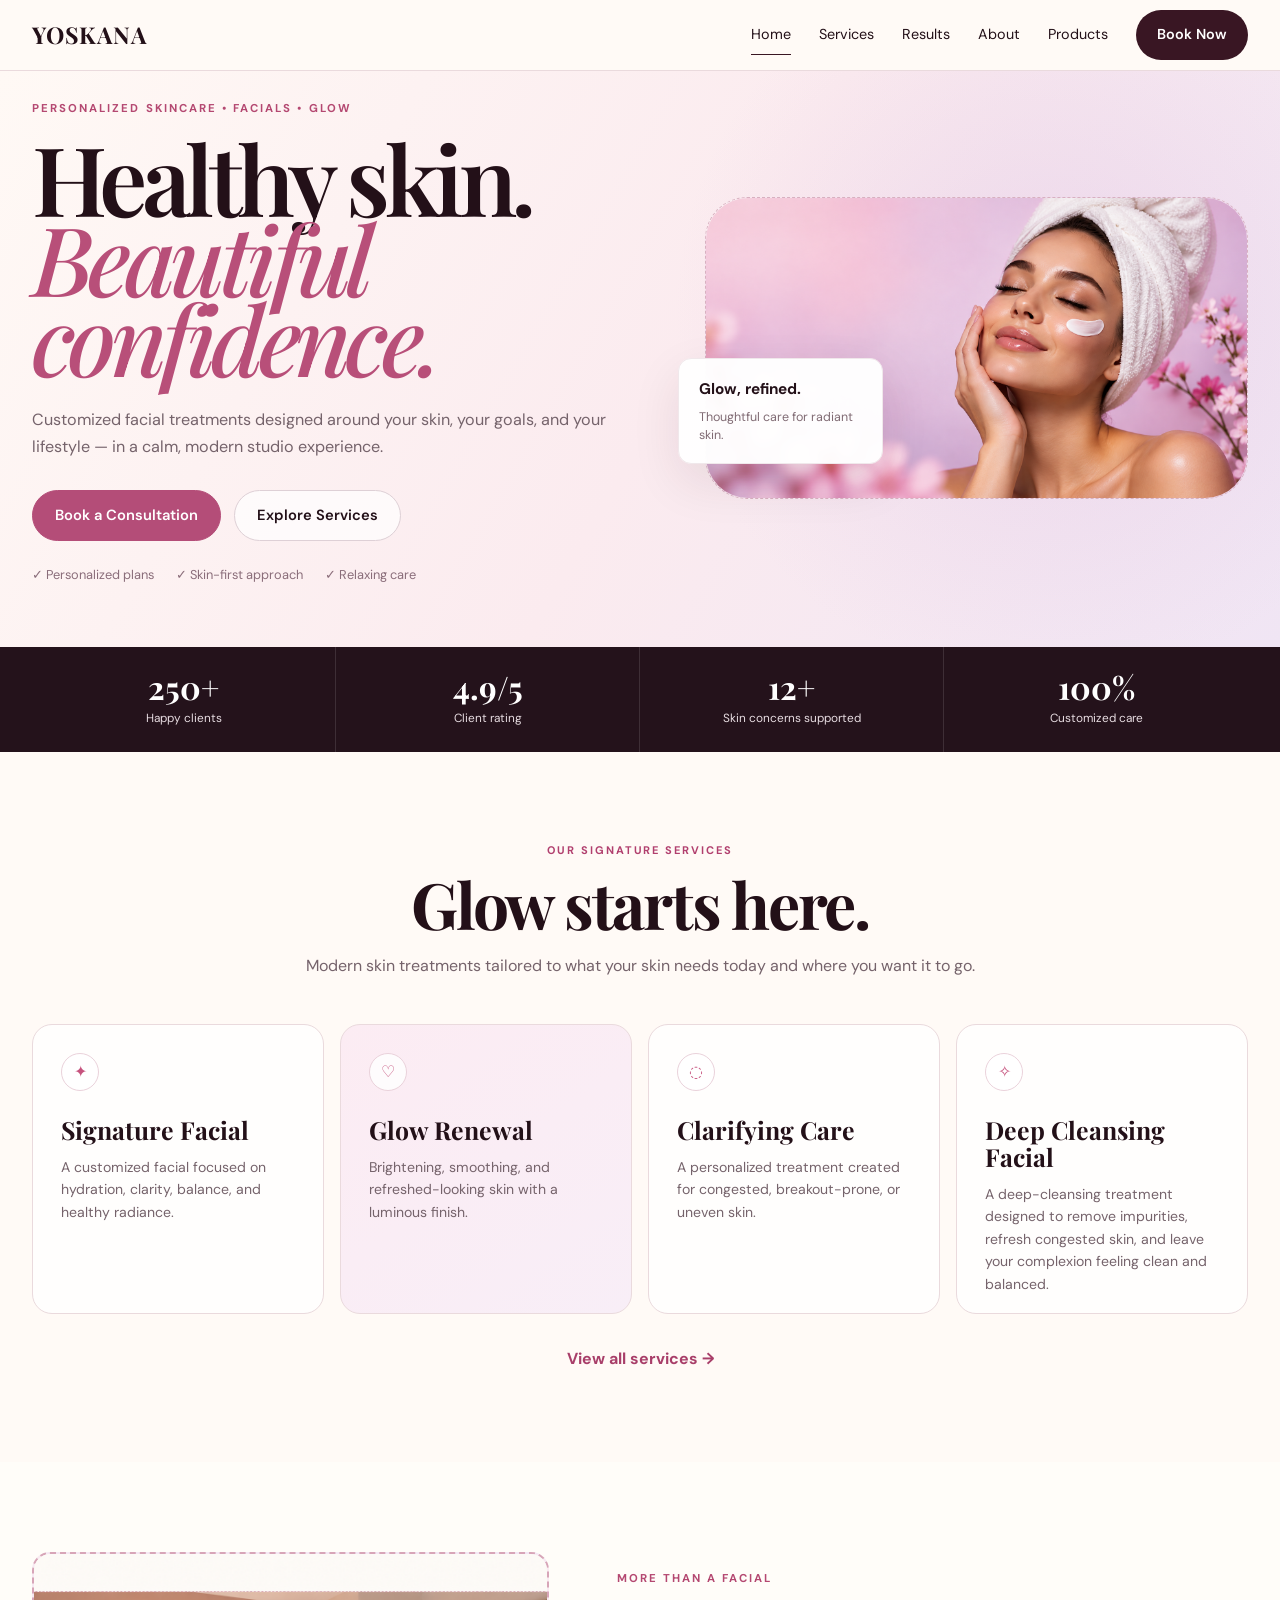
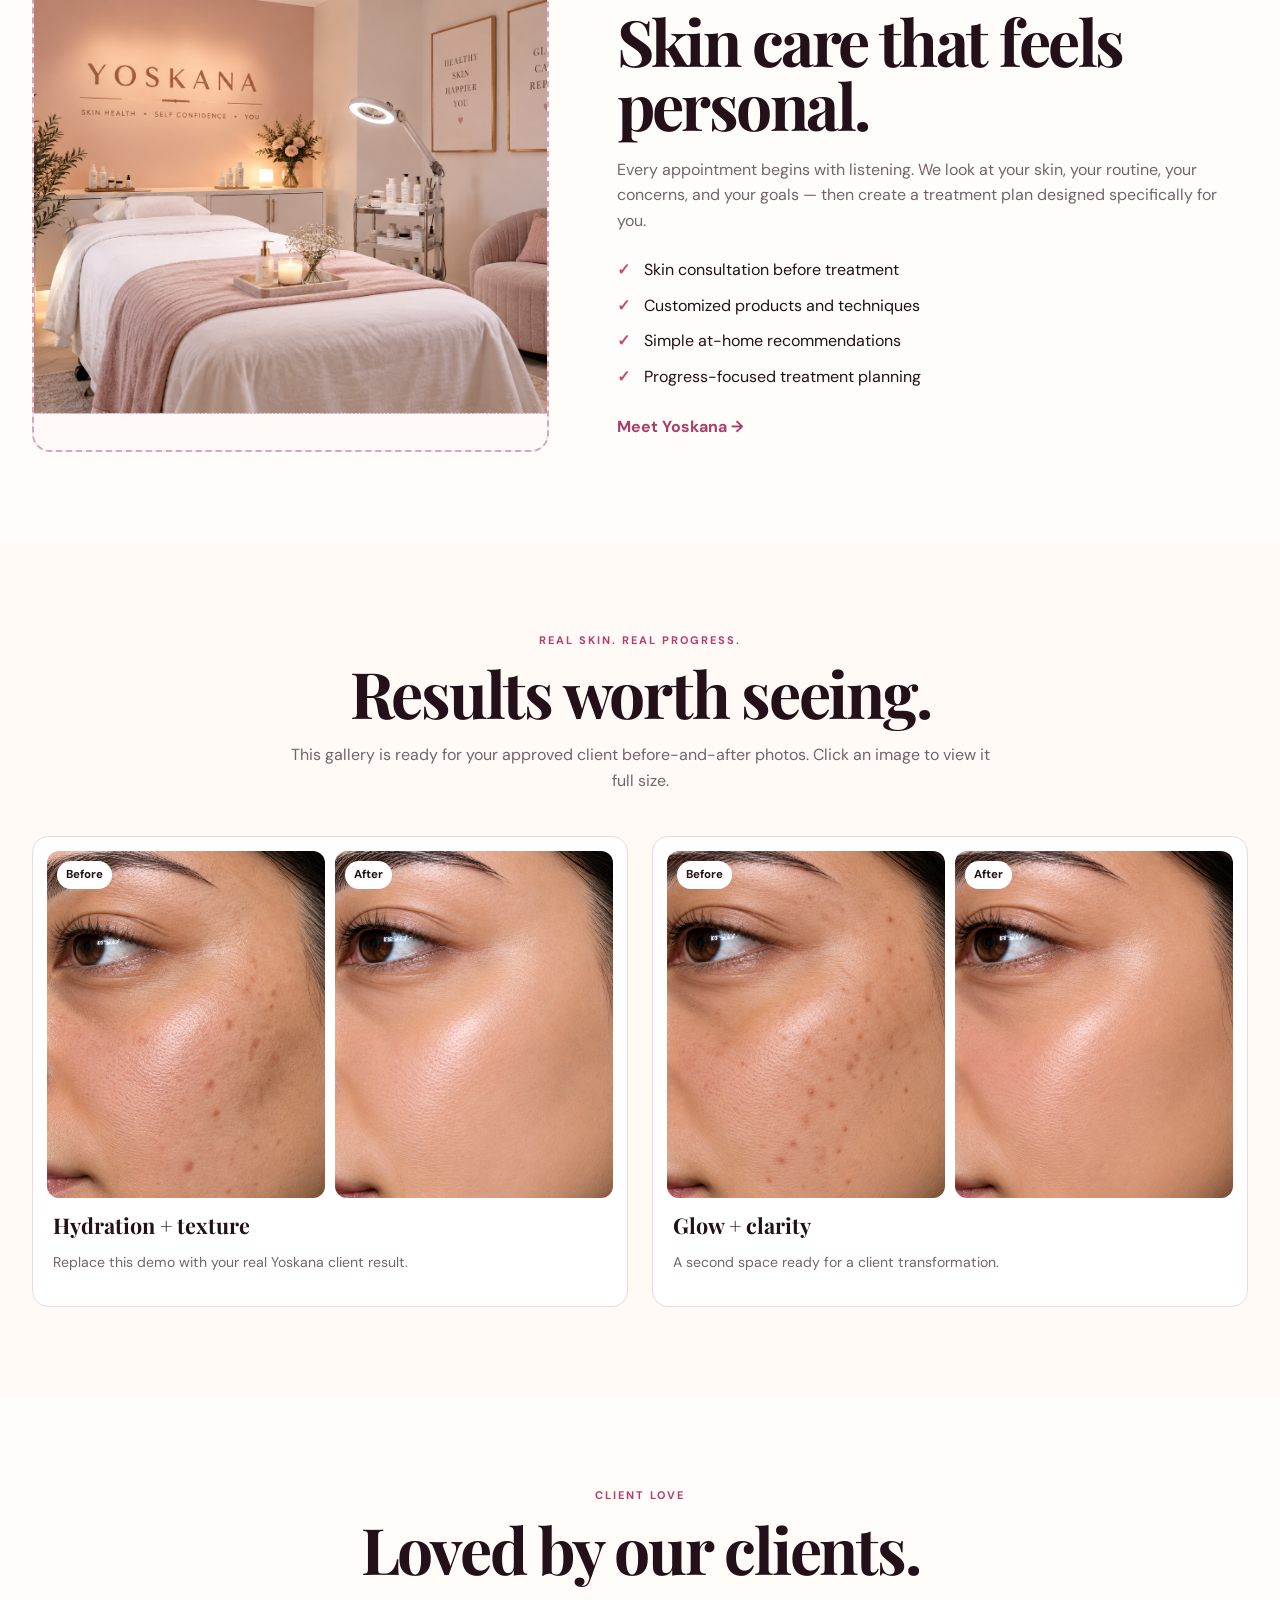
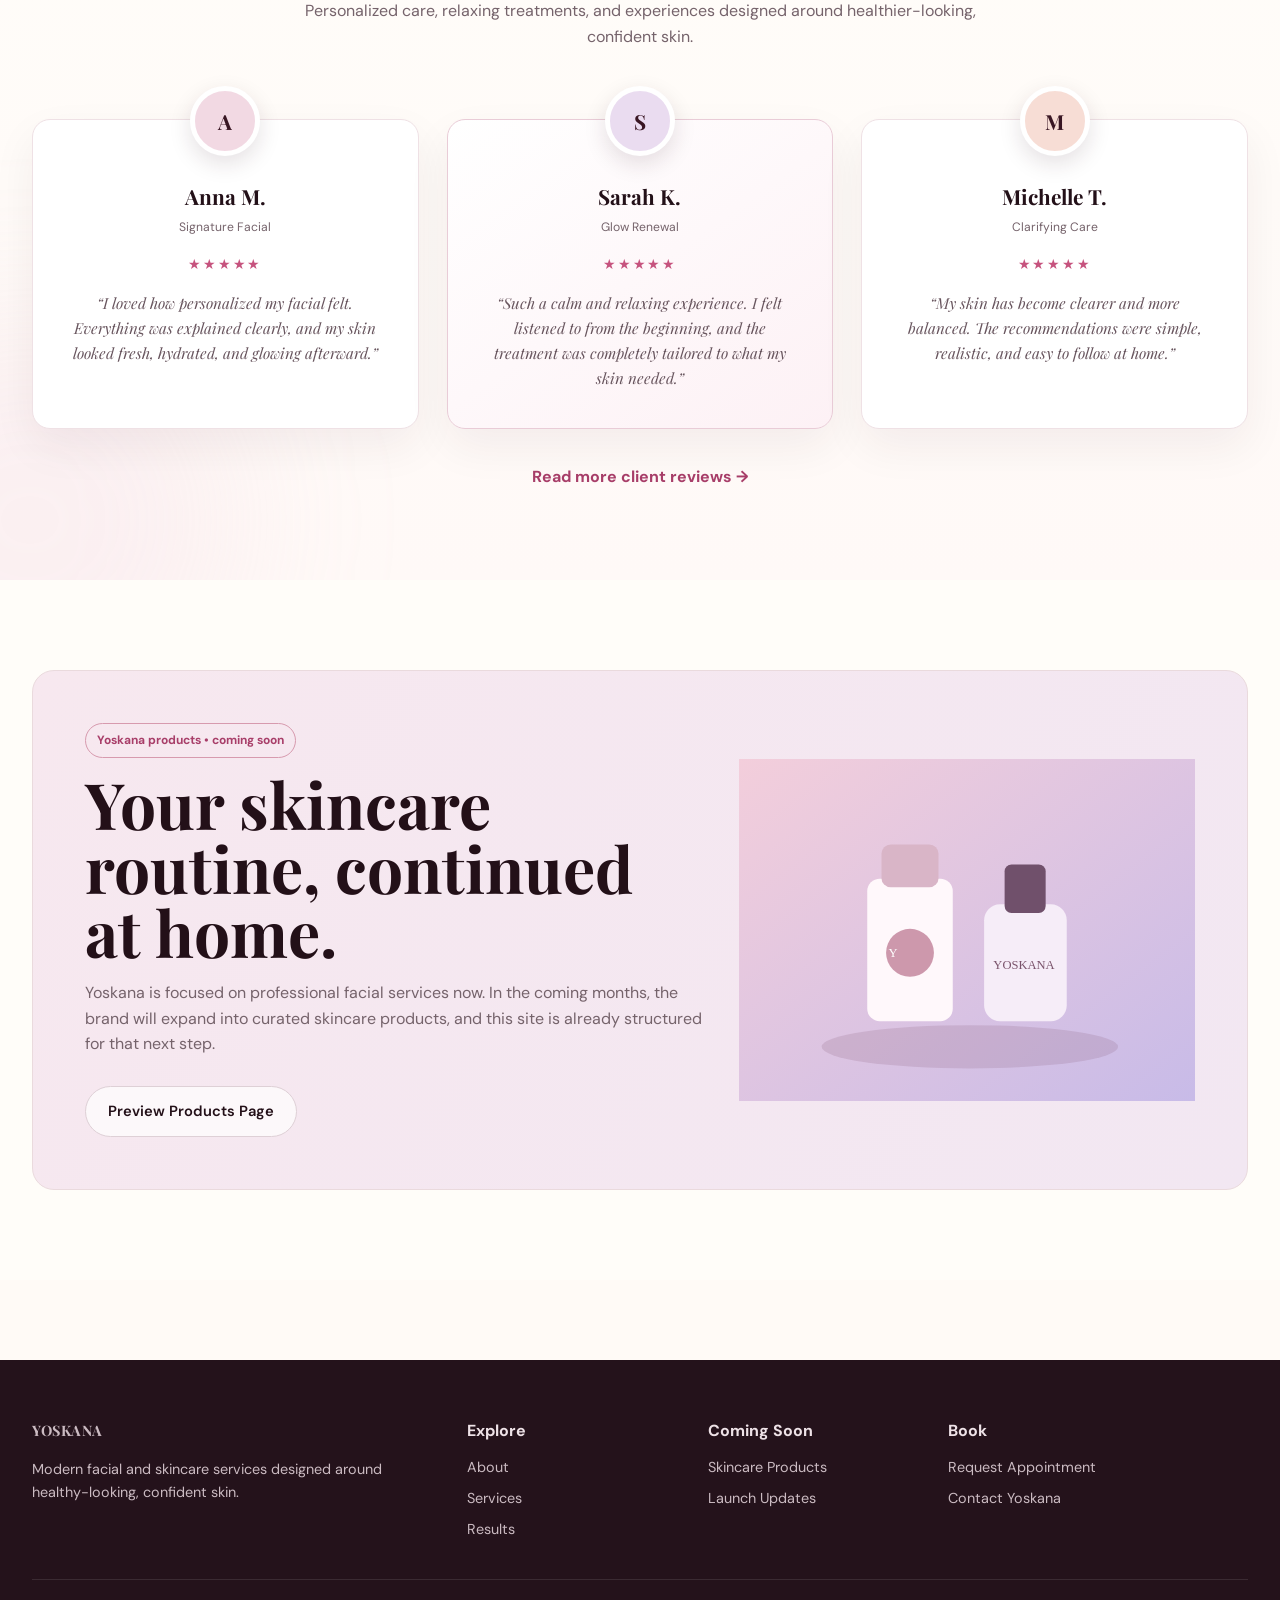
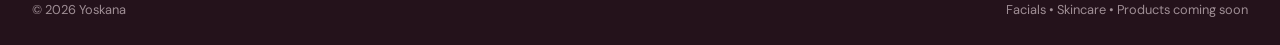
==== commit b825ed26: "Fix homepage redirect" ====
--- a/index.html
+++ b/index.html
@@ -1,11 +1,14 @@
-<!doctype html><html lang="en"><head><meta charset="utf-8"><meta name="viewport" content="width=device-width,initial-scale=1"><title>Yoskana | Skincare & Facial Services</title><meta name="description" content="Yoskana provides modern facial and skincare services, with skincare products coming soon."><link rel="stylesheet" href="../css/style.css"></head><body>
-<header class="site-header"><div class="container navbar"><a class="logo" href="index.html">YOSKANA</a><button class="menu-btn" aria-label="Open navigation">☰</button><nav class="nav-links"><a class="active" href="index.html">Home</a><a href="services.html">Services</a><a href="results.html">Results</a><a href="about.html">About</a><a href="products.html">Products</a><a class="nav-cta" href="contact.html">Book Now</a></nav></div></header>
-<main>
-<section class="hero"><div class="container hero-grid"><div class="hero-copy"><span class="eyebrow">Professional skincare • facials • glow</span><h1 class="display">Healthy<br>skin.<em>Beautiful<br>confidence.</em></h1><p>Yoskana provides personalized facial and skincare services designed around your skin, your goals, and your lifestyle — in a calm, modern treatment experience.</p><div class="actions"><a class="btn btn-primary" href="contact.html">Book a Consultation</a><a class="btn btn-outline" href="services.html">Explore Services</a></div><div class="micro-copy">✓ Personalized facials &nbsp; ✓ Skin-first approach &nbsp; ✓ Product line coming soon</div></div><div class="hero-visual"><img src="../images/hero-yoskana.svg" alt="Yoskana skincare visual"><div class="floating-note">Glow, refined.<br><small style="font-family:DM Sans;color:#806b74">Thoughtful care for radiant skin.</small></div></div></div></section>
-<section class="stats-strip"><div class="container stats-row"><div class="stat"><strong>250+</strong><span>Happy clients</span></div><div class="stat"><strong>4.9/5</strong><span>Client rating</span></div><div class="stat"><strong>12+</strong><span>Skin concerns supported</span></div><div class="stat"><strong>100%</strong><span>Customized care</span></div></div></section>
-<section class="section"><div class="container"><div class="section-kicker">Our signature services</div><h2 class="section-title">Glow starts here.</h2><p class="section-lead">Modern skin treatments tailored to what your skin needs today and where you want it to go.</p><div class="service-grid"><article class="service-card"><div class="service-icon">✦</div><h3>Signature Facial</h3><p>A customized facial focused on hydration, clarity, balance, and healthy radiance.</p><div class="service-meta"><span>60 min</span><a href="services.html">From $65</a></div></article><article class="service-card"><div class="service-icon">♡</div><h3>Glow Renewal</h3><p>Brightening, smoothing, and refreshed-looking skin with a luminous finish.</p><div class="service-meta"><span>75 min</span><a href="services.html">From $85</a></div></article><article class="service-card"><div class="service-icon">◌</div><h3>Clarifying Care</h3><p>A personalized treatment created for congested, breakout-prone, or uneven skin.</p><div class="service-meta"><span>75 min</span><a href="services.html">From $90</a></div></article></div></div></section>
-<section class="section alt"><div class="container personal-grid"><div class="portrait-box"><img src="../images/about-yoskana.svg" alt="Yoskana treatment studio"></div><div class="personal-copy"><span class="eyebrow">More than a facial</span><h2>Skin care that feels personal.</h2><p>Every appointment begins with listening. We look at your skin, your routine, your concerns, and your goals — then create a treatment plan designed specifically for you.</p><div class="checks"><span>Skin consultation before treatment</span><span>Customized products and techniques</span><span>Simple at-home recommendations</span><span>Progress-focused treatment planning</span></div><a class="text-link" href="about.html">Meet Yoskana →</a></div></div></section>
-<section class="section"><div class="container"><div class="section-kicker">Real skin. Real progress.</div><h2 class="section-title">Results worth seeing.</h2><p class="section-lead">This gallery is ready for your approved client before-and-after photos. Click an image to view it full size.</p><div class="results-grid"><article class="result-card"><div class="result-images"><div class="result-image"><img data-zoom src="../images/result-before.svg" alt="Before"><span class="image-tag">Before</span></div><div class="result-image"><img data-zoom src="../images/result-after.svg" alt="After"><span class="image-tag">After</span></div></div><div class="caption"><h3>Hydration + texture</h3><p>Replace this demo with your real Yoskana client result.</p></div></article><article class="result-card"><div class="result-images"><div class="result-image"><img data-zoom src="../images/result-before.svg" alt="Before"><span class="image-tag">Before</span></div><div class="result-image"><img data-zoom src="../images/result-after.svg" alt="After"><span class="image-tag">After</span></div></div><div class="caption"><h3>Glow + clarity</h3><p>A second space ready for a client transformation.</p></div></article></div></div></section>
-<section class="section alt"><div class="container"><div class="future-banner"><div><span class="future-badge">Yoskana products • coming soon</span><h2>Your skincare routine, continued at home.</h2><p>Yoskana is focused on professional facial services now. In the coming months, the brand will expand into curated skincare products, and this site is already structured for that next step.</p><div class="actions"><a class="btn btn-outline" href="products.html">Preview Products Page</a></div></div><img src="../images/products-coming.svg" alt="Yoskana products coming soon"></div></div></section>
-</main><div class="modal" aria-hidden="true"><button class="modal-close" aria-label="Close">×</button><img src="" alt=""></div>
-<footer class="site-footer"><div class="container"><div class="footer-grid"><div><a class="logo" href="index.html">YOSKANA</a><p>Modern facial and skincare services designed around healthy-looking, confident skin.</p></div><div><h4>Explore</h4><div class="footer-links"><a href="about.html">About</a><a href="services.html">Services</a><a href="results.html">Results</a></div></div><div><h4>Coming Soon</h4><div class="footer-links"><a href="products.html">Skincare Products</a><a href="products.html">Launch Updates</a></div></div><div><h4>Book</h4><div class="footer-links"><a href="contact.html">Request Appointment</a><a href="contact.html">Contact Yoskana</a></div></div></div><div class="footer-bottom"><span>© <span data-year></span> Yoskana</span><span>Facials • Skincare • Products coming soon</span></div></div></footer><script src="../js/main.js"></script></body></html>
+<!DOCTYPE html>
+<html lang="en">
+<head>
+    <meta charset="UTF-8">
+    <meta http-equiv="refresh" content="0; url=html/index.html">
+    <title>Yoskana</title>
+    <script>
+        window.location.href = "html/index.html";
+    </script>
+</head>
+<body>
+    <p>Redirecting to Yoskana...</p>
+</body>
+</html>
